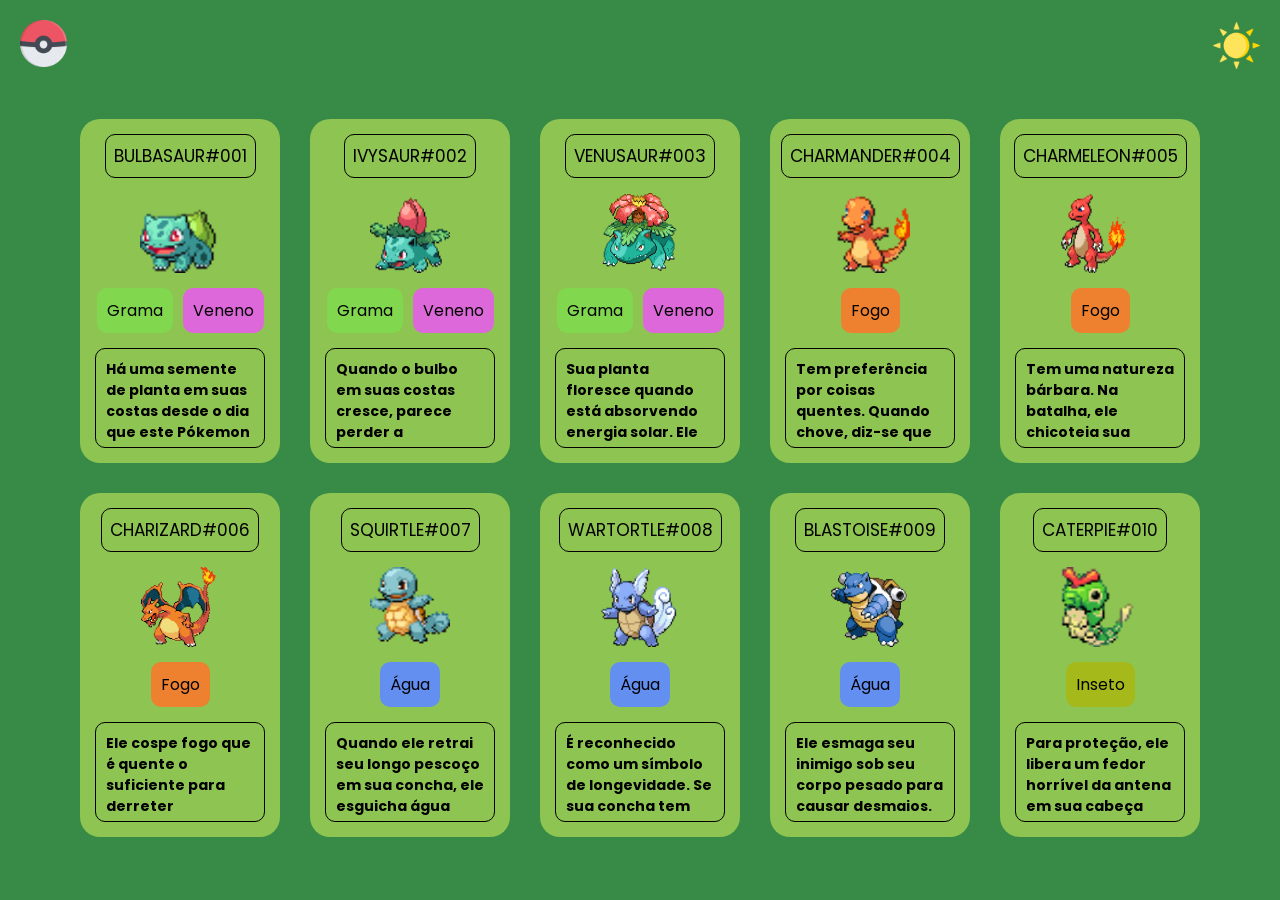
==== index.html @ 9bd52113 "Add files via upload" ====
<!DOCTYPE html>
<html lang="pt-br">

<head>
    <meta charset="UTF-8">
    <meta http-equiv="X-UA-Compatible" content="IE=edge">
    <meta name="viewport" content="width=device-width, initial-scale=1.0">
    <title>Pokedex</title>
    <link rel="preconnect" href="https://fonts.googleapis.com">
    <link rel="preconnect" href="https://fonts.gstatic.com" crossorigin>
    <link href="https://fonts.googleapis.com/css2?family=Poppins:wght@300;500;800&display=swap" rel="stylesheet">
    <link href="src/css/reset.css" rel="stylesheet">
    <link href="src/css/style.css" rel="stylesheet">
    <link href="src/css/scrollbar.css" rel="stylesheet">
</head>

<body>
    <header>

        <a href="#">
            <img src="./src/imagens/pokeball.png" alt="pokebola" id="logo">
        </a>

        <button id="botao_alterar_tema">
            <img src="./src/imagens/sun.png" alt="Sol" id="Sol">

        </button>
    </header>



    <main>

        <ul class="listagem_pokemon">
            <li class="cartao_pokemon">
                <div class="informacoes">
                    <span>Bulbasaur </span><span>#001</span>
                </div>
                <img src="./src/imagens/bulbasaur.gif" alt="bulbasaur" class="gif">
                <ul class="tipos">
                    <li class="tipo grama">Grama</li>
                    <li class="tipo veneno">Veneno</li>
                </ul>
                <p>Há uma semente de planta em suas costas desde o dia que este Pókemon nasce. A semente cresce
                    lentamente.</p>
            </li>

            <li class="cartao_pokemon">
                <div class="informacoes">
                    <span>Ivysaur </span><span>#002</span>
                </div>
                <img src="./src/imagens/ivysaur.gif" alt="ivysaur" class="gif">
                <ul class="tipos">
                    <li class="tipo grama">Grama</li>
                    <li class="tipo veneno">Veneno</li>
                </ul>
                <p>Quando o bulbo em suas costas cresce, parece perder a capacidade de ficar de pé em suas patas
                    traseiras.</p>
            </li>

            <li class="cartao_pokemon">
                <div class="informacoes">
                    <span>Venusaur </span><span>#003</span>
                </div>
                <img src="./src/imagens/venusaur.gif" alt="venusaur" class="gif">
                <ul class="tipos">
                    <li class="tipo grama">Grama</li>
                    <li class="tipo veneno">Veneno</li>
                </ul>
                <p>Sua planta floresce quando está absorvendo energia solar. Ele permanece em movimento para buscar a
                    luz solar.</p>
            </li>

            <li class="cartao_pokemon">
                <div class="informacoes">
                    <span>Charmander </span><span>#004</span>
                </div>
                <img src="./src/imagens/charmander.gif" alt="charmander" class="gif">
                <ul class="tipos">
                    <li class="tipo fogo">Fogo</li>
                </ul>
                <p>Tem preferência por coisas quentes. Quando chove, diz-se que o vapor jorra da ponta de sua cauda.</p>
            </li>

            <li class="cartao_pokemon">
                <div class="informacoes">
                    <span>Charmeleon </span><span>#005</span>
                </div>
                <img src="./src/imagens/charmeleon.gif" alt="charmeleon" class="gif">
                <ul class="tipos">
                    <li class="tipo fogo">Fogo</li>
                </ul>
                <p>Tem uma natureza bárbara. Na batalha, ele chicoteia sua cauda ardente e corta com garras afiadas.</p>
            </li>

            <li class="cartao_pokemon">
                <div class="informacoes">
                    <span>Charizard </span><span>#006</span>
                </div>
                <img src="./src/imagens/charizard.gif" alt="charizard" class="gif">
                <ul class="tipos">
                    <li class="tipo fogo">Fogo</li>
                </ul>
                <p>Ele cospe fogo que é quente o suficiente para derreter pedregulhos. Pode causar incêndios florestais
                    soprando chamas.</p>
            </li>

            <li class="cartao_pokemon">
                <div class="informacoes">
                    <span>Squirtle </span><span>#007</span>
                </div>
                <img src="./src/imagens/squirtle.gif" alt="squirtle" class="gif">
                <ul class="tipos">
                    <li class="tipo agua">Água</li>
                </ul>
                <p>Quando ele retrai seu longo pescoço em sua concha, ele esguicha água com força vigorosa.</p>
            </li>

            <li class="cartao_pokemon">
                <div class="informacoes">
                    <span>Wartortle </span><span>#008</span>
                </div>
                <img src="./src/imagens/wartortle.gif" alt="wartortle" class="gif">
                <ul class="tipos">
                    <li class="tipo agua">Água</li>
                </ul>
                <p>É reconhecido como um símbolo de longevidade. Se sua concha tem algas, esse Wartortle é muito antigo.
                </p>
            </li>

            <li class="cartao_pokemon">
                <div class="informacoes">
                    <span>Blastoise </span><span>#009</span>
                </div>
                <img src="./src/imagens/blastoise.gif" alt="blastoise" class="gif">
                <ul class="tipos">
                    <li class="tipo agua">Água</li>
                </ul>
                <p>Ele esmaga seu inimigo sob seu corpo pesado para causar desmaios. Em uma pitada, ele se retirará
                    dentro de sua concha.</p>
            </li>

            <li class="cartao_pokemon">
                <div class="informacoes">
                    <span>Caterpie</span><span> #010</span>
                </div>
                <img src="./src/imagens/caterpie.gif" alt="caterpie" class="gif">
                <ul class="tipos">
                    <li class="tipo inseto">Inseto</li>
                </ul>
                <p>Para proteção, ele libera um fedor horrível da antena em sua cabeça para afastar os inimigos.</p>
            </li>







        </ul>


    </main>



    <script src="./src/js/index.js"></script>
</body>

</html >
---- src/css/style.css ----
body {
    font-family: 'Poppins', sans-serif;
    max-width: 1280px;
    margin: auto;
    background-color:rgb(55, 139, 70)
}

body.modo-escuro {
    color: f5f5f5;
    background-color: #212134;
}

header {
    display: flex;
    justify-content: space-between;
    padding: 20px;
}

header #logo,
header #Sol {
    width: 47px;
}

header #logo:hover,
header #Sol:hover,
main .cartao_pokemon:hover {
    cursor: pointer;
    transform: scale(1.1);
    transition: 0.2s ease-in-out;
}


#botao_alterar_tema {
    background: none;
    border: none;
}

main {
    padding: 25px;
}

.listagem_pokemon {
    display: flex;
    flex-wrap: wrap;
    gap: 30px;
    justify-content: center;
}

.cartao_pokemon {
    background-color: #8ec451;
    width: 200px;
    display: flex;
    flex-direction: column;
    align-items: center;
    gap: 15px;
    border-radius: 20px;
    transition: 0.2s ease-in-out;
    padding: 15px;
}

.cartao_pokemon:hover {
    background-color: #96d9d6;
}

.modo-escuro .cartao_pokemon {
    background-color: #7878be;
    color: #000000;
}

.modo-escuro #Sol{
    width: 44px;
}

.cartao_pokemon {
    display: flex;
    justify-content: space-between;

}

main .cartao_pokemon .informacoes {
    padding: 8px;
    display: flex;
    justify-content: space-between;
    border: 1px solid #000000;
    border-radius: 10px;
    text-transform: uppercase;
    font-size: 17px;
}

.gif {
    width: 80px;
    height: 80px;
}

.tipos {
    display: flex;
    justify-content: space-between;
    gap: 10px;

}

.tipo {
    padding: 10px;
    border-radius: 10px;
}

.grama {
    background-color: #81d84f;
}

.veneno {
    background-color: #df67ddfb;
}

.fogo {
    background-color: #ee8130;
}

.agua {
    background-color: #6390f0;
}

.inseto {
    background-color: #a6b91a;
}

p {
    max-height: 100px;
    overflow-y: scroll;
    font-size: 14px;
    padding-right: 10px;
    font-weight: bold;
    border: 1px solid;
    padding: 10px;
    border-radius: 10px;
}

@media(max-width:500px){
    .cartao_pokemon .informacoes p{
        
        width: 50%}

}
---- src/css/scrollbar.css ----
::-webkit-scrollbar{
    width: 12px;
}

::-webkit-scrollbar-track{
    background:#f1e9e9;
    border-radius: 10px;
}

::-webkit-scrollbar-thumb{
    background-color: #582965;
    border-radius: 10px;
    border:3px solid #ffffff
}
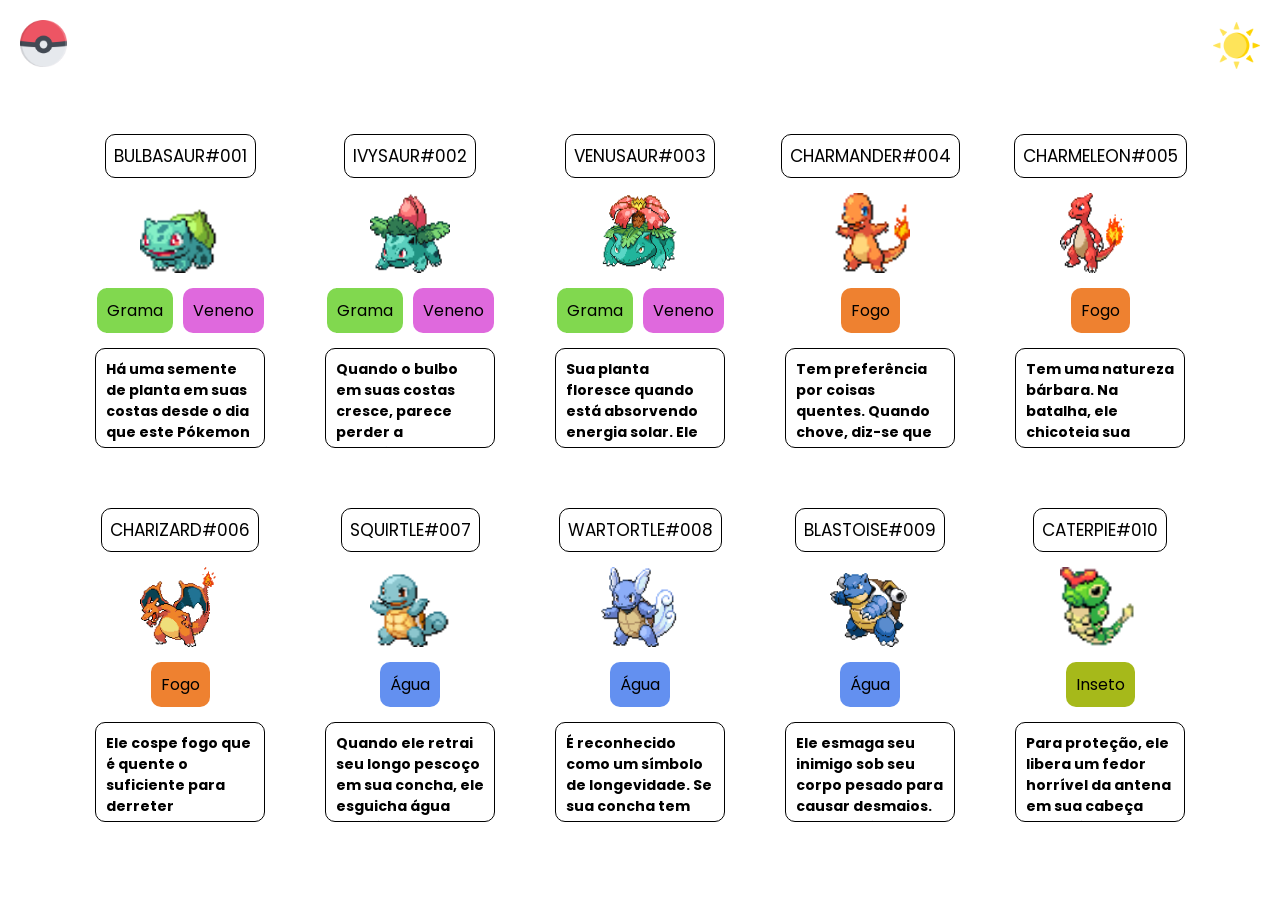
==== commit 6c1f06bb: "colocando os arquivos" ====
--- a/index.html
+++ b/index.html
@@ -1,170 +1,171 @@
-<!DOCTYPE html>
-<html lang="pt-br">
-
-<head>
-    <meta charset="UTF-8">
-    <meta http-equiv="X-UA-Compatible" content="IE=edge">
-    <meta name="viewport" content="width=device-width, initial-scale=1.0">
-    <title>Pokedex</title>
-    <link rel="preconnect" href="https://fonts.googleapis.com">
-    <link rel="preconnect" href="https://fonts.gstatic.com" crossorigin>
-    <link href="https://fonts.googleapis.com/css2?family=Poppins:wght@300;500;800&display=swap" rel="stylesheet">
-    <link href="src/css/reset.css" rel="stylesheet">
-    <link href="src/css/style.css" rel="stylesheet">
-    <link href="src/css/scrollbar.css" rel="stylesheet">
-</head>
-
-<body>
-    <header>
-
-        <a href="#">
-            <img src="./src/imagens/pokeball.png" alt="pokebola" id="logo">
-        </a>
-
-        <button id="botao_alterar_tema">
-            <img src="./src/imagens/sun.png" alt="Sol" id="Sol">
-
-        </button>
-    </header>
-
-
-
-    <main>
-
-        <ul class="listagem_pokemon">
-            <li class="cartao_pokemon">
-                <div class="informacoes">
-                    <span>Bulbasaur </span><span>#001</span>
-                </div>
-                <img src="./src/imagens/bulbasaur.gif" alt="bulbasaur" class="gif">
-                <ul class="tipos">
-                    <li class="tipo grama">Grama</li>
-                    <li class="tipo veneno">Veneno</li>
-                </ul>
-                <p>Há uma semente de planta em suas costas desde o dia que este Pókemon nasce. A semente cresce
-                    lentamente.</p>
-            </li>
-
-            <li class="cartao_pokemon">
-                <div class="informacoes">
-                    <span>Ivysaur </span><span>#002</span>
-                </div>
-                <img src="./src/imagens/ivysaur.gif" alt="ivysaur" class="gif">
-                <ul class="tipos">
-                    <li class="tipo grama">Grama</li>
-                    <li class="tipo veneno">Veneno</li>
-                </ul>
-                <p>Quando o bulbo em suas costas cresce, parece perder a capacidade de ficar de pé em suas patas
-                    traseiras.</p>
-            </li>
-
-            <li class="cartao_pokemon">
-                <div class="informacoes">
-                    <span>Venusaur </span><span>#003</span>
-                </div>
-                <img src="./src/imagens/venusaur.gif" alt="venusaur" class="gif">
-                <ul class="tipos">
-                    <li class="tipo grama">Grama</li>
-                    <li class="tipo veneno">Veneno</li>
-                </ul>
-                <p>Sua planta floresce quando está absorvendo energia solar. Ele permanece em movimento para buscar a
-                    luz solar.</p>
-            </li>
-
-            <li class="cartao_pokemon">
-                <div class="informacoes">
-                    <span>Charmander </span><span>#004</span>
-                </div>
-                <img src="./src/imagens/charmander.gif" alt="charmander" class="gif">
-                <ul class="tipos">
-                    <li class="tipo fogo">Fogo</li>
-                </ul>
-                <p>Tem preferência por coisas quentes. Quando chove, diz-se que o vapor jorra da ponta de sua cauda.</p>
-            </li>
-
-            <li class="cartao_pokemon">
-                <div class="informacoes">
-                    <span>Charmeleon </span><span>#005</span>
-                </div>
-                <img src="./src/imagens/charmeleon.gif" alt="charmeleon" class="gif">
-                <ul class="tipos">
-                    <li class="tipo fogo">Fogo</li>
-                </ul>
-                <p>Tem uma natureza bárbara. Na batalha, ele chicoteia sua cauda ardente e corta com garras afiadas.</p>
-            </li>
-
-            <li class="cartao_pokemon">
-                <div class="informacoes">
-                    <span>Charizard </span><span>#006</span>
-                </div>
-                <img src="./src/imagens/charizard.gif" alt="charizard" class="gif">
-                <ul class="tipos">
-                    <li class="tipo fogo">Fogo</li>
-                </ul>
-                <p>Ele cospe fogo que é quente o suficiente para derreter pedregulhos. Pode causar incêndios florestais
-                    soprando chamas.</p>
-            </li>
-
-            <li class="cartao_pokemon">
-                <div class="informacoes">
-                    <span>Squirtle </span><span>#007</span>
-                </div>
-                <img src="./src/imagens/squirtle.gif" alt="squirtle" class="gif">
-                <ul class="tipos">
-                    <li class="tipo agua">Água</li>
-                </ul>
-                <p>Quando ele retrai seu longo pescoço em sua concha, ele esguicha água com força vigorosa.</p>
-            </li>
-
-            <li class="cartao_pokemon">
-                <div class="informacoes">
-                    <span>Wartortle </span><span>#008</span>
-                </div>
-                <img src="./src/imagens/wartortle.gif" alt="wartortle" class="gif">
-                <ul class="tipos">
-                    <li class="tipo agua">Água</li>
-                </ul>
-                <p>É reconhecido como um símbolo de longevidade. Se sua concha tem algas, esse Wartortle é muito antigo.
-                </p>
-            </li>
-
-            <li class="cartao_pokemon">
-                <div class="informacoes">
-                    <span>Blastoise </span><span>#009</span>
-                </div>
-                <img src="./src/imagens/blastoise.gif" alt="blastoise" class="gif">
-                <ul class="tipos">
-                    <li class="tipo agua">Água</li>
-                </ul>
-                <p>Ele esmaga seu inimigo sob seu corpo pesado para causar desmaios. Em uma pitada, ele se retirará
-                    dentro de sua concha.</p>
-            </li>
-
-            <li class="cartao_pokemon">
-                <div class="informacoes">
-                    <span>Caterpie</span><span> #010</span>
-                </div>
-                <img src="./src/imagens/caterpie.gif" alt="caterpie" class="gif">
-                <ul class="tipos">
-                    <li class="tipo inseto">Inseto</li>
-                </ul>
-                <p>Para proteção, ele libera um fedor horrível da antena em sua cabeça para afastar os inimigos.</p>
-            </li>
-
-
-
-
-
-
-
-        </ul>
-
-
-    </main>
-
-
-
-    <script src="./src/js/index.js"></script>
-</body>
-
+<!DOCTYPE html>
+<html lang="pt-br">
+
+<head>
+    <meta charset="UTF-8">
+    <meta http-equiv="X-UA-Compatible" content="IE=edge">
+    <meta name="viewport" content="width=device-width, initial-scale=1.0">
+    <title>Pokedex</title>
+    <link rel="preconnect" href="https://fonts.googleapis.com">
+    <link rel="preconnect" href="https://fonts.gstatic.com" crossorigin>
+    <link href="https://fonts.googleapis.com/css2?family=Poppins:wght@300;500;800&display=swap" rel="stylesheet">
+    <link href="src/css/reset.css" rel="stylesheet">
+    <link href="src/css/style.css" rel="stylesheet">
+    <link href="src/css/scrollbar.css" rel="stylesheet">
+    <link href="src/css/responsibility.css" rel="stylesheet">
+</head>
+
+<body>  
+    <header>
+
+        <a href="#">
+            <img src="./src/imagens/pokeball.png" alt="pokebola" class="logo">
+        </a>
+
+        <button class="changeThemeBTN">
+            <img src="./src/imagens/sun.png" alt="Sol" class="sun">
+
+        </button>
+    </header>
+
+
+
+    <main>
+
+        <ul class="pokemonList">
+            <li class="pokemonCard">
+                <div class="inf">
+                    <span>Bulbasaur </span><span>#001</span>
+                </div>
+                <img src="./src/imagens/bulbasaur.gif" alt="bulbasaur" class="gif">
+                <ul class="types">
+                    <li class="type grass">Grama</li>
+                    <li class="type poison">Veneno</li>
+                </ul>
+                <p>Há uma semente de planta em suas costas desde o dia que este Pókemon nasce. A semente cresce
+                    lentamente.</p>
+            </li>
+
+            <li class="pokemonCard">
+                <div class="inf">
+                    <span>Ivysaur </span><span>#002</span>
+                </div>
+                <img src="./src/imagens/ivysaur.gif" alt="ivysaur" class="gif">
+                <ul class="types">
+                    <li class="type grass">Grama</li>
+                    <li class="type poison">Veneno</li>
+                </ul>
+                <p>Quando o bulbo em suas costas cresce, parece perder a capacidade de ficar de pé em suas patas
+                    traseiras.</p>
+            </li>
+
+            <li class="pokemonCard">
+                <div class="inf">
+                    <span>Venusaur </span><span>#003</span>
+                </div>
+                <img src="./src/imagens/venusaur.gif" alt="venusaur" class="gif">
+                <ul class="types">
+                    <li class="type grass">Grama</li>
+                    <li class="type poison">Veneno</li>
+                </ul>
+                <p>Sua planta floresce quando está absorvendo energia solar. Ele permanece em movimento para buscar a
+                    luz solar.</p>
+            </li>
+
+            <li class="pokemonCard">
+                <div class="inf">
+                    <span>Charmander </span><span>#004</span>
+                </div>
+                <img src="./src/imagens/charmander.gif" alt="charmander" class="gif">
+                <ul class="types">
+                    <li class="type fire">Fogo</li>
+                </ul>
+                <p>Tem preferência por coisas quentes. Quando chove, diz-se que o vapor jorra da ponta de sua cauda.</p>
+            </li>
+
+            <li class="pokemonCard">
+                <div class="inf">
+                    <span>Charmeleon </span><span>#005</span>
+                </div>
+                <img src="./src/imagens/charmeleon.gif" alt="charmeleon" class="gif">
+                <ul class="types">
+                    <li class="type fire">Fogo</li>
+                </ul>
+                <p>Tem uma natureza bárbara. Na batalha, ele chicoteia sua cauda ardente e corta com garras afiadas.</p>
+            </li>
+
+            <li class="pokemonCard">
+                <div class="inf">
+                    <span>Charizard </span><span>#006</span>
+                </div>
+                <img src="./src/imagens/charizard.gif" alt="charizard" class="gif">
+                <ul class="types">
+                    <li class="type fire">Fogo</li>
+                </ul>
+                <p>Ele cospe fogo que é quente o suficiente para derreter pedregulhos. Pode causar incêndios florestais
+                    soprando chamas.</p>
+            </li>
+
+            <li class="pokemonCard">
+                <div class="inf">
+                    <span>Squirtle </span><span>#007</span>
+                </div>
+                <img src="./src/imagens/squirtle.gif" alt="squirtle" class="gif">
+                <ul class="types">
+                    <li class="type water">Água</li>
+                </ul>
+                <p>Quando ele retrai seu longo pescoço em sua concha, ele esguicha água com força vigorosa.</p>
+            </li>
+
+            <li class="pokemonCard">
+                <div class="inf">
+                    <span>Wartortle </span><span>#008</span>
+                </div>
+                <img src="./src/imagens/wartortle.gif" alt="wartortle" class="gif">
+                <ul class="types">
+                    <li class="type water">Água</li>
+                </ul>
+                <p>É reconhecido como um símbolo de longevidade. Se sua concha tem algas, esse Wartortle é muito antigo.
+                </p>
+            </li>
+
+            <li class="pokemonCard">
+                <div class="inf">
+                    <span>Blastoise </span><span>#009</span>
+                </div>
+                <img src="./src/imagens/blastoise.gif" alt="blastoise" class="gif">
+                <ul class="types">
+                    <li class="type water">Água</li>
+                </ul>
+                <p>Ele esmaga seu inimigo sob seu corpo pesado para causar desmaios. Em uma pitada, ele se retirará
+                    dentro de sua concha.</p>
+            </li>
+
+            <li class="pokemonCard">
+                <div class="inf">
+                    <span>Caterpie</span><span> #010</span>
+                </div>
+                <img src="./src/imagens/caterpie.gif" alt="caterpie" class="gif">
+                <ul class="types">
+                    <li class="type insect">Inseto</li>
+                </ul>
+                <p>Para proteção, ele libera um fedor horrível da antena em sua cabeça para afastar os inimigos.</p>
+            </li>
+
+
+
+
+
+
+
+        </ul>
+
+
+    </main>
+
+
+
+    <script src="./src/js/index.js"></script>
+</body>
+
 </html >
--- a/src/css/style.css
+++ b/src/css/style.css
@@ -1,143 +1,142 @@
-body {
-    font-family: 'Poppins', sans-serif;
-    max-width: 1280px;
-    margin: auto;
-    background-color:rgb(55, 139, 70)
-}
-
-body.modo-escuro {
-    color: f5f5f5;
-    background-color: #212134;
-}
-
-header {
-    display: flex;
-    justify-content: space-between;
-    padding: 20px;
-}
-
-header #logo,
-header #Sol {
-    width: 47px;
-}
-
-header #logo:hover,
-header #Sol:hover,
-main .cartao_pokemon:hover {
-    cursor: pointer;
-    transform: scale(1.1);
-    transition: 0.2s ease-in-out;
-}
-
-
-#botao_alterar_tema {
-    background: none;
-    border: none;
-}
-
-main {
-    padding: 25px;
-}
-
-.listagem_pokemon {
-    display: flex;
-    flex-wrap: wrap;
-    gap: 30px;
-    justify-content: center;
-}
-
-.cartao_pokemon {
-    background-color: #8ec451;
-    width: 200px;
-    display: flex;
-    flex-direction: column;
-    align-items: center;
-    gap: 15px;
-    border-radius: 20px;
-    transition: 0.2s ease-in-out;
-    padding: 15px;
-}
-
-.cartao_pokemon:hover {
-    background-color: #96d9d6;
-}
-
-.modo-escuro .cartao_pokemon {
-    background-color: #7878be;
-    color: #000000;
-}
-
-.modo-escuro #Sol{
-    width: 44px;
-}
-
-.cartao_pokemon {
-    display: flex;
-    justify-content: space-between;
-
-}
-
-main .cartao_pokemon .informacoes {
-    padding: 8px;
-    display: flex;
-    justify-content: space-between;
-    border: 1px solid #000000;
-    border-radius: 10px;
-    text-transform: uppercase;
-    font-size: 17px;
-}
-
-.gif {
-    width: 80px;
-    height: 80px;
-}
-
-.tipos {
-    display: flex;
-    justify-content: space-between;
-    gap: 10px;
-
-}
-
-.tipo {
-    padding: 10px;
-    border-radius: 10px;
-}
-
-.grama {
-    background-color: #81d84f;
-}
-
-.veneno {
-    background-color: #df67ddfb;
-}
-
-.fogo {
-    background-color: #ee8130;
-}
-
-.agua {
-    background-color: #6390f0;
-}
-
-.inseto {
-    background-color: #a6b91a;
-}
-
-p {
-    max-height: 100px;
-    overflow-y: scroll;
-    font-size: 14px;
-    padding-right: 10px;
-    font-weight: bold;
-    border: 1px solid;
-    padding: 10px;
-    border-radius: 10px;
-}
-
-@media(max-width:500px){
-    .cartao_pokemon .informacoes p{
-        
-        width: 50%}
-
-}
+body.darkMode{
+    color: f5f5f5;
+    background-image:url("../imagens/mylivewallpapers.com-Night-Clouds.gif");
+    background-repeat:no-repeat;
+    background-size: cover;
+    background-position: center;
+    background-attachment: fixed;
+}
+
+body {
+    font-family: 'Poppins', sans-serif;
+    max-width: 1280px;
+    margin: auto;
+    background-image: url("../imagens/MyLiveWallpapers-com-Nature.gif");
+    background-repeat: no-repeat;
+    background-size: cover;
+    color: #000000;
+    background-position: center;
+    background-attachment: fixed;
+}
+
+header {
+    display: flex;
+    justify-content: space-between;
+    padding: 20px;
+}
+
+header .logo,
+header .sun {
+    width: 47px;
+}
+
+header .logo:hover,
+header .sun:hover,
+main .pokemonCard:hover {
+    cursor: pointer;
+    transform: scale(1.1);
+    transition: 0.2s ease-in-out;
+}
+
+
+.changeThemeBTN{
+    background: none;
+    border: none;
+}
+
+main {
+    padding: 25px;
+}
+
+.pokemonList {
+    display: flex;
+    flex-wrap: wrap;
+    gap: 30px;
+    justify-content: center;
+}
+
+.pokemonCard {
+    background-color: #ffffff65;
+    width: 200px;
+    display: flex;
+    flex-direction: column;
+    align-items: center;
+    gap: 15px;
+    border-radius: 20px;
+    transition: 0.2s ease-in-out;
+    padding: 15px;
+}
+
+
+.darkMode .pokemonCard {
+    background-color: #7878be81;
+    color: #000000;
+}
+
+.darkMode .sun{
+    width: 44px;
+}
+
+.pokemonCard {
+    display: flex;
+    justify-content: space-between;
+
+}
+
+main .pokemonCard .inf {
+    padding: 8px;
+    display: flex;
+    justify-content: space-between;
+    border: 1px solid #000000;
+    border-radius: 10px;
+    text-transform: uppercase;
+    font-size: 17px;
+}
+
+.gif {
+    width: 80px;
+    height: 80px;
+}
+
+.types {
+    display: flex;
+    justify-content: space-between;
+    gap: 10px;
+
+}
+
+.type {
+    padding: 10px;
+    border-radius: 10px;
+}
+
+.grass {
+    background-color: #81d84f;
+}
+
+.poison {
+    background-color: #df67ddfb;
+}
+
+.fire {
+    background-color: #ee8130;
+}
+
+.water {
+    background-color: #6390f0;
+}
+
+.insect {
+    background-color: #a6b91a;
+}
+
+p {
+    max-height: 100px;
+    overflow-y: scroll;
+    font-size: 14px;
+    padding-right: 10px;
+    font-weight: bold;
+    border: 1px solid;
+    padding: 10px;
+    border-radius: 10px;
+}
--- a/src/css/scrollbar.css
+++ b/src/css/scrollbar.css
@@ -1,14 +1,14 @@
-::-webkit-scrollbar{
-    width: 12px;
-}
-
-::-webkit-scrollbar-track{
-    background:#f1e9e9;
-    border-radius: 10px;
-}
-
-::-webkit-scrollbar-thumb{
-    background-color: #582965;
-    border-radius: 10px;
-    border:3px solid #ffffff
+::-webkit-scrollbar{
+    width: 12px;
+}
+
+::-webkit-scrollbar-track{
+    background:#f1e9e9;
+    border-radius: 10px;
+}
+
+::-webkit-scrollbar-thumb{
+    background-color: #582965;
+    border-radius: 10px;
+    border:3px solid #ffffff
 }
--- a/src/css/responsibility.css
+++ b/src/css/responsibility.css
@@ -0,0 +1,6 @@
+@media(max-width:500px){
+    .pokemonCard .inf p{
+        
+        width: 50%}
+
+}
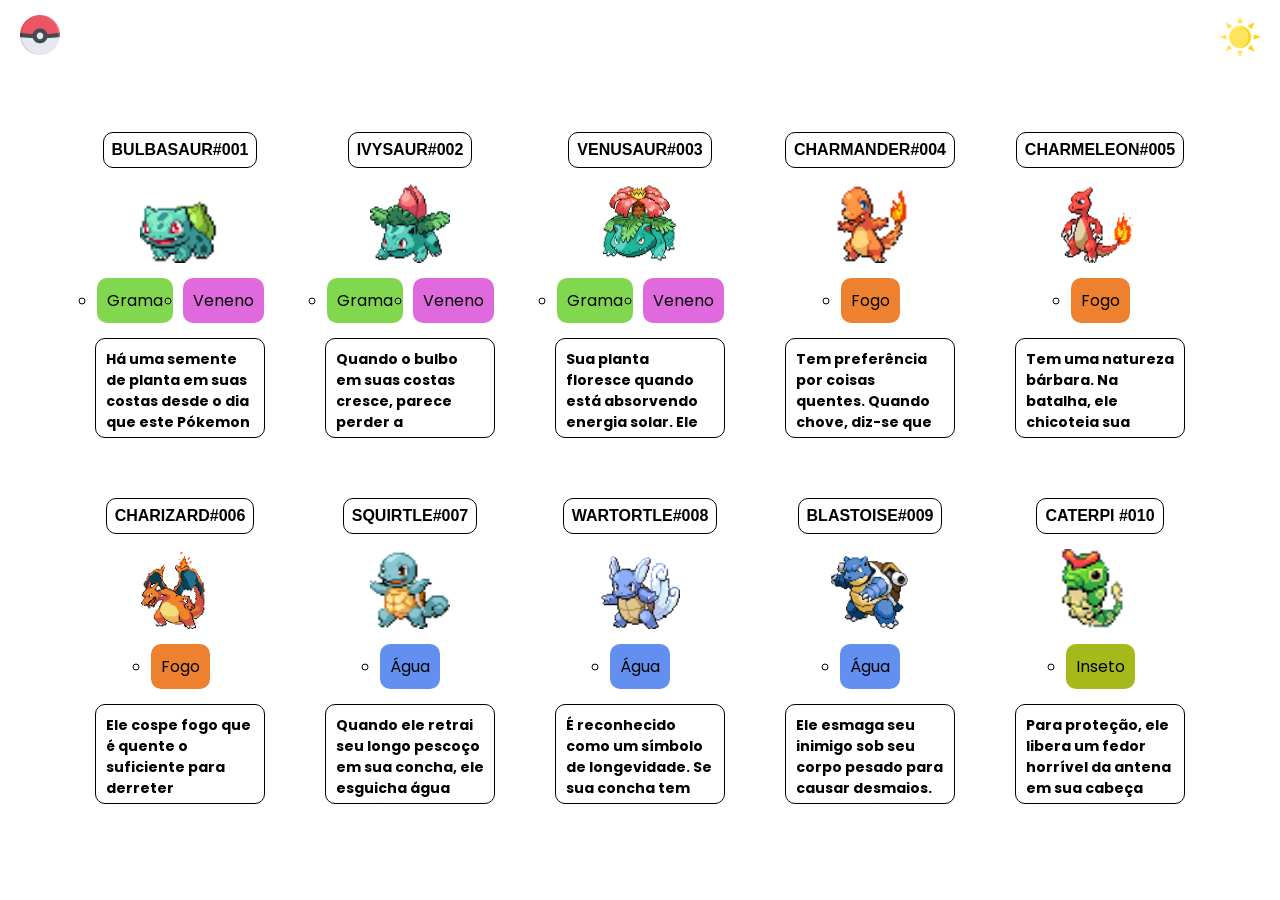
==== commit b3b2c225: "style: ajustes visuais na responsividade e título da página - Tornado os nomes dos Pokémon responsiv" ====
--- a/index.html
+++ b/index.html
@@ -6,6 +6,7 @@
     <meta http-equiv="X-UA-Compatible" content="IE=edge">
     <meta name="viewport" content="width=device-width, initial-scale=1.0">
     <title>Pokedex</title>
+    <link rel="icon" href="https://cdn-icons-png.freepik.com/512/16025/16025478.png?ga=GA1.1.119585503.1745274652">
     <link rel="preconnect" href="https://fonts.googleapis.com">
     <link rel="preconnect" href="https://fonts.gstatic.com" crossorigin>
     <link href="https://fonts.googleapis.com/css2?family=Poppins:wght@300;500;800&display=swap" rel="stylesheet">
@@ -15,7 +16,7 @@
     <link href="src/css/responsibility.css" rel="stylesheet">
 </head>
 
-<body>  
+<body>   
     <header>
 
         <a href="#">
@@ -35,7 +36,7 @@
         <ul class="pokemonList">
             <li class="pokemonCard">
                 <div class="inf">
-                    <span>Bulbasaur </span><span>#001</span>
+                    <span>Bulbasaur#001</span>
                 </div>
                 <img src="./src/imagens/bulbasaur.gif" alt="bulbasaur" class="gif">
                 <ul class="types">
@@ -48,7 +49,7 @@
 
             <li class="pokemonCard">
                 <div class="inf">
-                    <span>Ivysaur </span><span>#002</span>
+                    <span>Ivysaur#002</span>
                 </div>
                 <img src="./src/imagens/ivysaur.gif" alt="ivysaur" class="gif">
                 <ul class="types">
@@ -61,7 +62,7 @@
 
             <li class="pokemonCard">
                 <div class="inf">
-                    <span>Venusaur </span><span>#003</span>
+                    <span>Venusaur#003</span>
                 </div>
                 <img src="./src/imagens/venusaur.gif" alt="venusaur" class="gif">
                 <ul class="types">
@@ -74,7 +75,7 @@
 
             <li class="pokemonCard">
                 <div class="inf">
-                    <span>Charmander </span><span>#004</span>
+                    <span>Charmander#004</span>
                 </div>
                 <img src="./src/imagens/charmander.gif" alt="charmander" class="gif">
                 <ul class="types">
@@ -85,7 +86,7 @@
 
             <li class="pokemonCard">
                 <div class="inf">
-                    <span>Charmeleon </span><span>#005</span>
+                    <span>Charmeleon#005</span>
                 </div>
                 <img src="./src/imagens/charmeleon.gif" alt="charmeleon" class="gif">
                 <ul class="types">
@@ -96,7 +97,7 @@
 
             <li class="pokemonCard">
                 <div class="inf">
-                    <span>Charizard </span><span>#006</span>
+                    <span>Charizard#006</span>
                 </div>
                 <img src="./src/imagens/charizard.gif" alt="charizard" class="gif">
                 <ul class="types">
@@ -108,7 +109,7 @@
 
             <li class="pokemonCard">
                 <div class="inf">
-                    <span>Squirtle </span><span>#007</span>
+                    <span>Squirtle#007</span>
                 </div>
                 <img src="./src/imagens/squirtle.gif" alt="squirtle" class="gif">
                 <ul class="types">
@@ -119,7 +120,7 @@
 
             <li class="pokemonCard">
                 <div class="inf">
-                    <span>Wartortle </span><span>#008</span>
+                    <span>Wartortle#008</span>
                 </div>
                 <img src="./src/imagens/wartortle.gif" alt="wartortle" class="gif">
                 <ul class="types">
@@ -131,7 +132,7 @@
 
             <li class="pokemonCard">
                 <div class="inf">
-                    <span>Blastoise </span><span>#009</span>
+                    <span>Blastoise#009</span>
                 </div>
                 <img src="./src/imagens/blastoise.gif" alt="blastoise" class="gif">
                 <ul class="types">
@@ -143,7 +144,7 @@
 
             <li class="pokemonCard">
                 <div class="inf">
-                    <span>Caterpie</span><span> #010</span>
+                    <span>Caterpi #010</span>
                 </div>
                 <img src="./src/imagens/caterpie.gif" alt="caterpie" class="gif">
                 <ul class="types">
--- a/src/css/style.css
+++ b/src/css/style.css
@@ -22,20 +22,28 @@
 header {
     display: flex;
     justify-content: space-between;
-    padding: 20px;
+    align-items: center;
+    padding: 15px 20px;
+    position: fixed;
+    top: 0;
+    left: 0;
+    right: 0;
+    z-index: 1000;
+    transition: all 0.3s ease;
+    max-width: 1280px;
+    margin: 0 auto;
 }
 
 header .logo,
 header .sun {
-    width: 47px;
+    width: 40px;
+    transition: transform 0.2s ease-in-out;
 }
 
 header .logo:hover,
-header .sun:hover,
-main .pokemonCard:hover {
+header .sun:hover {
     cursor: pointer;
     transform: scale(1.1);
-    transition: 0.2s ease-in-out;
 }
 
 
@@ -46,6 +54,7 @@
 
 main {
     padding: 25px;
+    padding-top: 13vh;
 }
 
 .pokemonList {
@@ -86,11 +95,12 @@
 main .pokemonCard .inf {
     padding: 8px;
     display: flex;
-    justify-content: space-between;
     border: 1px solid #000000;
     border-radius: 10px;
     text-transform: uppercase;
-    font-size: 17px;
+    font-weight: 900;
+    place-content: center;
+
 }
 
 .gif {
@@ -139,4 +149,4 @@
     border: 1px solid;
     padding: 10px;
     border-radius: 10px;
-}
+}
--- a/src/css/responsibility.css
+++ b/src/css/responsibility.css
@@ -1,6 +1,69 @@
-@media(max-width:500px){
-    .pokemonCard .inf p{
-        
-        width: 50%}
+@media (max-width: 768px) {
+    .pokemonList {
+        grid-template-columns: repeat(auto-fill, minmax(160px, 1fr));
+        display: grid;
+        gap: 20px;
+    }
+    
+    .pokemonCard {
+        width: auto;
+        padding: 12px;
+    }
+    
+    .gif {
+        width: 70px;
+        height: 70px;
+    }
+    
+    
+    .type {
+        padding: 8px;
+        font-size: 13px;
+    }
+}
 
+/* Mobile pequeno - 2 colunas fixas */
+@media (max-width: 480px) {
+
+    header{
+        background-color: rgba(255, 255, 255, 0.7);
+    }
+
+    .darkMode header{
+        background-color: rgba(59, 59, 79, 0.7);
+    }
+
+    .pokemonList {
+        grid-template-columns: repeat(2, 1fr);
+        gap: 5px;
+    }
+    
+    main .pokemonCard .inf{
+        width: 100%;
+        object-fit: contain;
+        font-size: 2.5vw;
+    }
+
+    .inf{
+        font-size: small;
+    }
+
+    
+    .pokemonCard {
+        width: 80%;
+        padding: 10px;
+        gap: 12px;
+        place-self: center;
+    }
+
+    
+    .type {
+        padding: 6px 8px;
+        font-size: 12px;
+    }
+    
+    p {
+        font-size: 12px;
+        padding: 8px;
+    }
 }
